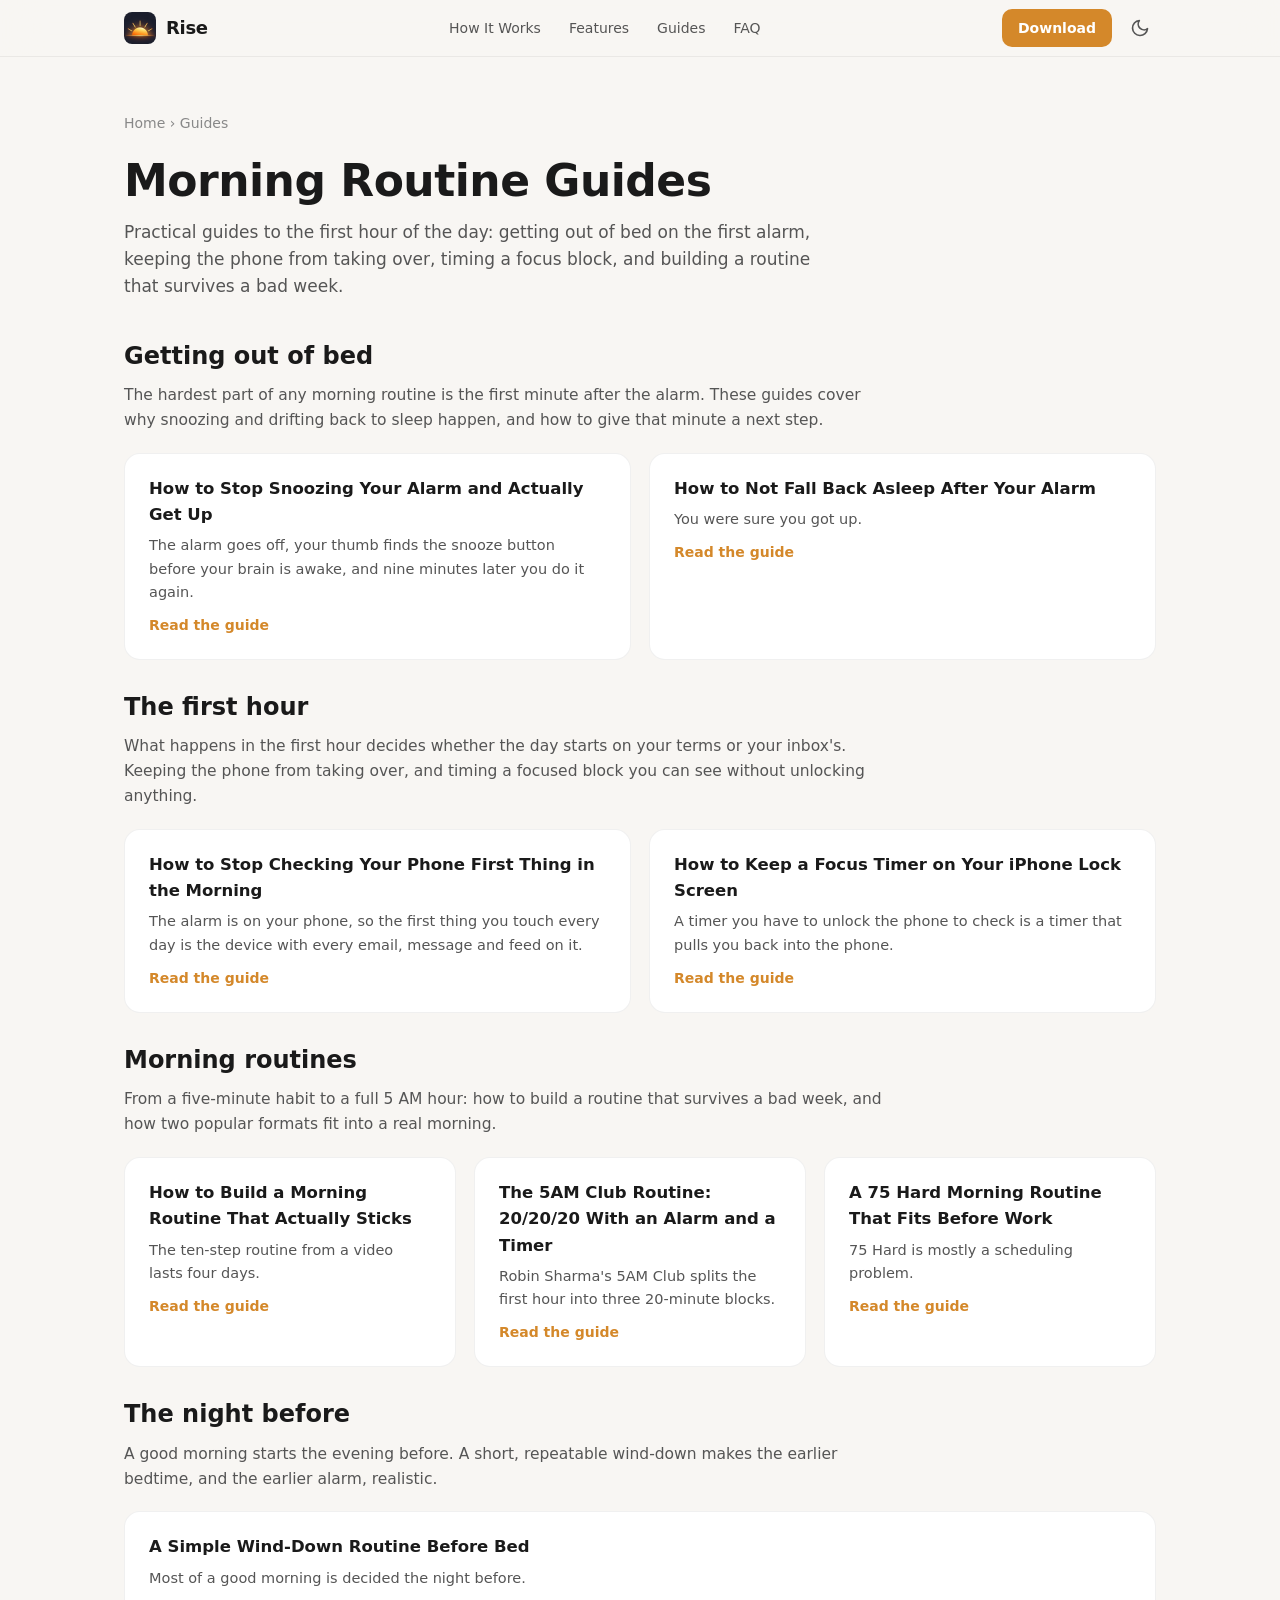
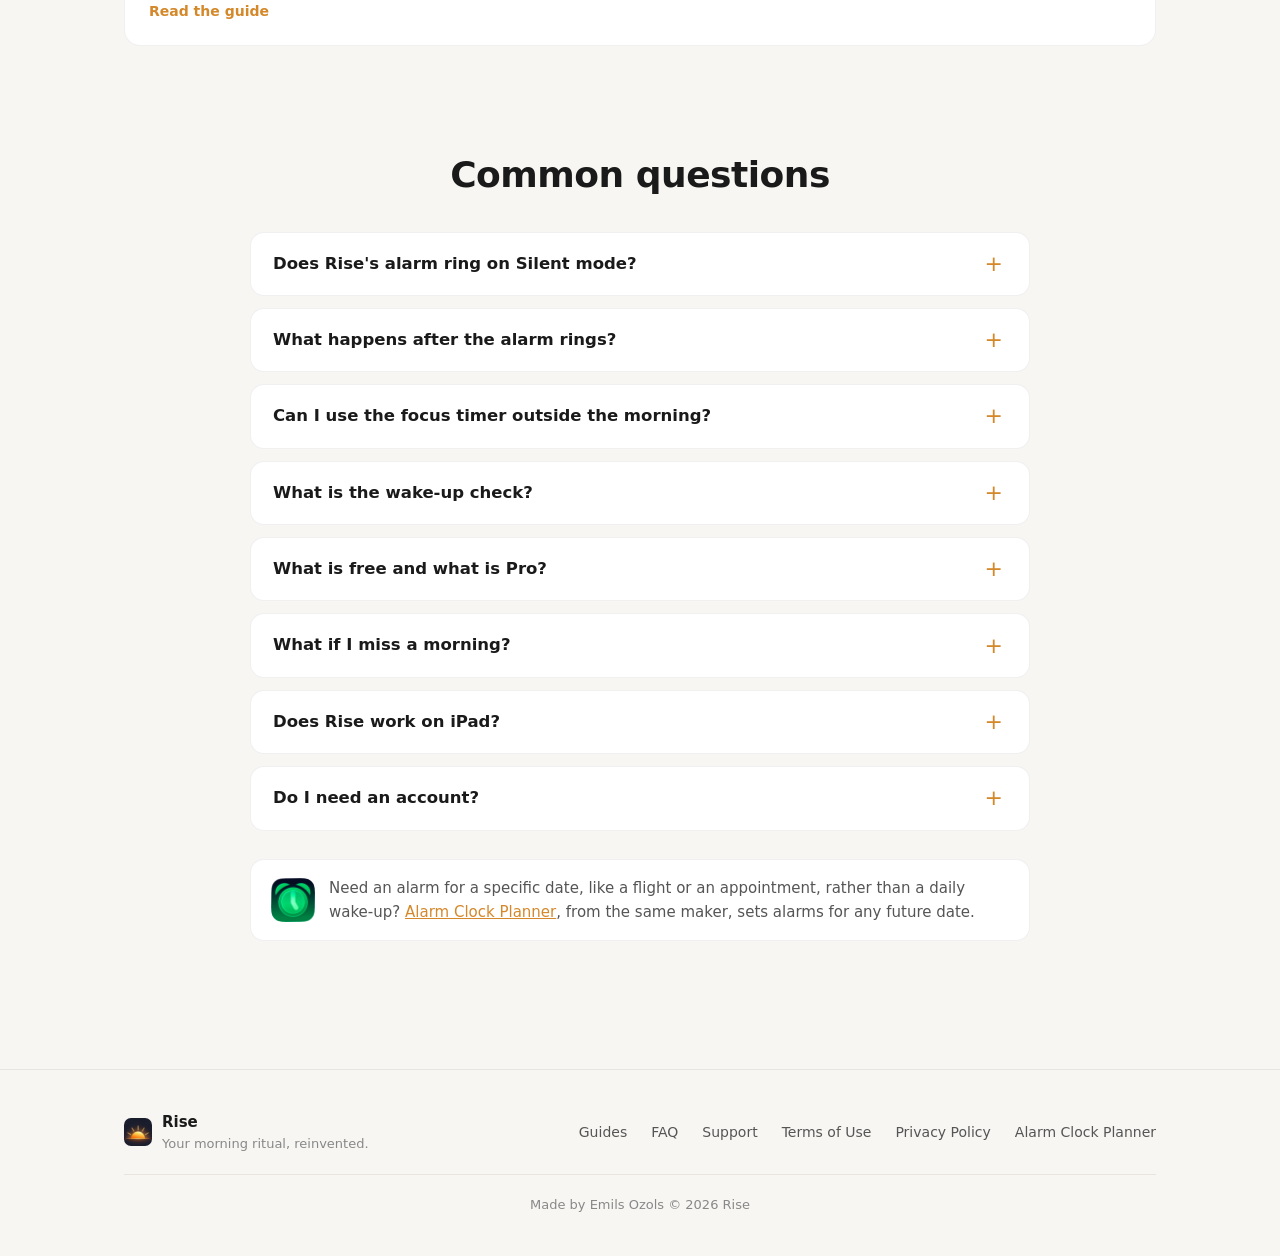
==== guides/index.html @ de72cc1a "Guides, FAQ, support page and a refreshed homepage for SEO - 8 guides + clustered hub (_gen/gen_site" ====
<!DOCTYPE html>
<html lang="en">
<head>
<meta charset="utf-8">
<meta name="viewport" content="width=device-width, initial-scale=1">
<title>Morning Routine Guides: Wake Up, Focus, Build the Habit | Rise</title>
<meta name="description" content="Guides to getting up on the first alarm, keeping your phone from taking over the morning, focus timers on the Lock Screen, and routines like the 5AM Club and 75 Hard.">
<link rel="canonical" href="https://risemorning.app/guides/">
<meta name="apple-itunes-app" content="app-id=6760960639">
<meta name="theme-color" content="#D4882A">
<link rel="icon" href="/favicon.ico" sizes="any">
<link rel="apple-touch-icon" href="/assets/appicon.png">
<link rel="stylesheet" href="/styles.css">
<meta property="og:type" content="website">
<meta property="og:site_name" content="Rise">
<meta property="og:title" content="Morning Routine Guides: Wake Up, Focus, Build the Habit | Rise">
<meta property="og:description" content="Guides to getting up on the first alarm, keeping your phone from taking over the morning, focus timers on the Lock Screen, and routines like the 5AM Club and 75 Hard.">
<meta property="og:url" content="https://risemorning.app/guides/">
<meta property="og:image" content="https://risemorning.app/assets/ogshare.png">
<meta property="og:image:width" content="1200">
<meta property="og:image:height" content="630">
<meta name="twitter:card" content="summary_large_image">
<meta name="twitter:title" content="Morning Routine Guides: Wake Up, Focus, Build the Habit | Rise">
<meta name="twitter:description" content="Guides to getting up on the first alarm, keeping your phone from taking over the morning, focus timers on the Lock Screen, and routines like the 5AM Club and 75 Hard.">
<meta name="twitter:image" content="https://risemorning.app/assets/ogshare.png">
<link rel="preconnect" href="https://eu.i.posthog.com">
<script>
    !function(t,e){var o,n,p,r;e.__SV||(window.posthog=e,e._i=[],e.init=function(i,s,a){function g(t,e){var o=e.split(".");2==o.length&&(t=t[o[0]],e=o[1]),t[e]=function(){t.push([e].concat(Array.prototype.slice.call(arguments,0)))}}(p=t.createElement("script")).type="text/javascript",p.async=!0,p.src=s.api_host+"/static/array.js",(r=t.getElementsByTagName("script")[0]).parentNode.insertBefore(p,r);var u=e;for(void 0!==a?u=e[a]=[]:a="posthog",u.people=u.people||[],u.toString=function(t){var e="posthog";return"posthog"!==a&&(e+="."+a),t||(e+=" (stub)"),e},u.people.toString=function(){return u.toString(1)+".people (stub)"},o="init capture register register_once register_for_session unregister opt_in_capturing opt_out_capturing has_opted_in_capturing has_opted_out_capturing clear_opt_in_out_capturing startSessionRecording stopSessionRecording isSessionRecordingStarted".split(" "),n=0;n<o.length;n++)g(u,o[n]);e._i.push([i,s,a])},e.__SV=1)}(document,window.posthog||[]);
    if (!/^(localhost|127\.0\.0\.1|\[::1\])$/.test(location.hostname) && location.hostname !== '') {
        posthog.init('phc_ztIjBWZp495eGWUZSUprsXSLzyElBWMcf2xc65kKfE5', {
            api_host: 'https://eu.i.posthog.com',
            person_profiles: 'anonymous',
            persistence: 'memory'
        });
        posthog.register({ app_name: 'rise_web' });
    }
</script>
<script>
    (function() {
        var theme = null;
        try { theme = localStorage.getItem('theme'); } catch (e) {}
        if (!theme) theme = window.matchMedia('(prefers-color-scheme: dark)').matches ? 'dark' : 'light';
        document.documentElement.setAttribute('data-theme', theme);
    })();
</script>
<script type="application/ld+json">
{
  "@context": "https://schema.org",
  "@type": "CollectionPage",
  "name": "Morning Routine Guides",
  "description": "Guides to waking up, the first hour of the day, focus timers and morning routines.",
  "url": "https://risemorning.app/guides/"
}
</script>
</head>
<body>

<nav>
    <div class="nav-inner">
        <a href="/" class="nav-brand">
            <img src="/assets/appicon.png" alt="Rise app icon">
            <span>Rise</span>
        </a>
        <div class="nav-links">
            <a href="/#how-it-works">How It Works</a>
            <a href="/#features">Features</a>
            <a href="/guides/">Guides</a>
            <a href="/#faq">FAQ</a>
        </div>
        <div class="nav-right">
            <a href="https://apps.apple.com/app/apple-store/id6760960639?pt=2187944&amp;ct=Website_Guide&amp;mt=8" class="nav-download" data-ph="appstore_click">Download</a>
            <button class="theme-toggle" id="theme-toggle" aria-label="Toggle theme">
                <svg class="moon-icon" viewBox="0 0 24 24" fill="none" stroke="currentColor" stroke-width="2" stroke-linecap="round" stroke-linejoin="round"><path d="M21 12.79A9 9 0 1 1 11.21 3 7 7 0 0 0 21 12.79z"/></svg>
                <svg class="sun-icon" viewBox="0 0 24 24" fill="none" stroke="currentColor" stroke-width="2" stroke-linecap="round" stroke-linejoin="round"><circle cx="12" cy="12" r="5"/><line x1="12" y1="1" x2="12" y2="3"/><line x1="12" y1="21" x2="12" y2="23"/><line x1="4.22" y1="4.22" x2="5.64" y2="5.64"/><line x1="18.36" y1="18.36" x2="19.78" y2="19.78"/><line x1="1" y1="12" x2="3" y2="12"/><line x1="21" y1="12" x2="23" y2="12"/><line x1="4.22" y1="19.78" x2="5.64" y2="18.36"/><line x1="18.36" y1="5.64" x2="19.78" y2="4.22"/></svg>
            </button>
        </div>
    </div>
</nav>

<main class="page-main">
<div class="container hub-head">
    <div class="breadcrumb" role="navigation" aria-label="Breadcrumb"><a href="/">Home</a> › Guides</div>
    <h1>Morning Routine Guides</h1>
    <p>Practical guides to the first hour of the day: getting out of bed on the first alarm, keeping the phone
    from taking over, timing a focus block, and building a routine that survives a bad week.</p>
  </div>
<div class="container guide-cluster">
    <h2>Getting out of bed</h2>
    <p class="cluster-intro">The hardest part of any morning routine is the first minute after the alarm. These guides cover why snoozing and drifting back to sleep happen, and how to give that minute a next step.</p>
    <div class="guide-grid">
      <a class="guide-card" href="/guides/how-to-stop-snoozing-your-alarm/">
        <h3>How to Stop Snoozing Your Alarm and Actually Get Up</h3>
        <p>The alarm goes off, your thumb finds the snooze button before your brain is awake, and nine minutes later you do it again.</p>
        <span class="more">Read the guide</span>
      </a>
      <a class="guide-card" href="/guides/how-to-not-fall-back-asleep-after-alarm/">
        <h3>How to Not Fall Back Asleep After Your Alarm</h3>
        <p>You were sure you got up.</p>
        <span class="more">Read the guide</span>
      </a>
    </div>
  </div>
<div class="container guide-cluster">
    <h2>The first hour</h2>
    <p class="cluster-intro">What happens in the first hour decides whether the day starts on your terms or your inbox's. Keeping the phone from taking over, and timing a focused block you can see without unlocking anything.</p>
    <div class="guide-grid">
      <a class="guide-card" href="/guides/stop-checking-phone-in-the-morning/">
        <h3>How to Stop Checking Your Phone First Thing in the Morning</h3>
        <p>The alarm is on your phone, so the first thing you touch every day is the device with every email, message and feed on it.</p>
        <span class="more">Read the guide</span>
      </a>
      <a class="guide-card" href="/guides/focus-timer-lock-screen-iphone/">
        <h3>How to Keep a Focus Timer on Your iPhone Lock Screen</h3>
        <p>A timer you have to unlock the phone to check is a timer that pulls you back into the phone.</p>
        <span class="more">Read the guide</span>
      </a>
    </div>
  </div>
<div class="container guide-cluster">
    <h2>Morning routines</h2>
    <p class="cluster-intro">From a five-minute habit to a full 5 AM hour: how to build a routine that survives a bad week, and how two popular formats fit into a real morning.</p>
    <div class="guide-grid">
      <a class="guide-card" href="/guides/build-a-morning-routine-that-sticks/">
        <h3>How to Build a Morning Routine That Actually Sticks</h3>
        <p>The ten-step routine from a video lasts four days.</p>
        <span class="more">Read the guide</span>
      </a>
      <a class="guide-card" href="/guides/5am-club-routine/">
        <h3>The 5AM Club Routine: 20/20/20 With an Alarm and a Timer</h3>
        <p>Robin Sharma's 5AM Club splits the first hour into three 20-minute blocks.</p>
        <span class="more">Read the guide</span>
      </a>
      <a class="guide-card" href="/guides/75-hard-morning-routine/">
        <h3>A 75 Hard Morning Routine That Fits Before Work</h3>
        <p>75 Hard is mostly a scheduling problem.</p>
        <span class="more">Read the guide</span>
      </a>
    </div>
  </div>
<div class="container guide-cluster">
    <h2>The night before</h2>
    <p class="cluster-intro">A good morning starts the evening before. A short, repeatable wind-down makes the earlier bedtime, and the earlier alarm, realistic.</p>
    <div class="guide-grid">
      <a class="guide-card" href="/guides/wind-down-routine-before-bed/">
        <h3>A Simple Wind-Down Routine Before Bed</h3>
        <p>Most of a good morning is decided the night before.</p>
        <span class="more">Read the guide</span>
      </a>
    </div>
  </div>
  <section class="section">
    <div class="container">
      <h2 class="section-title" style="text-align:center;margin-bottom:28px">Common questions</h2>
      <div class="faq-list">
      <details>
        <summary>Does Rise's alarm ring on Silent mode?</summary>
        <p>Yes. Rise uses Apple's AlarmKit, the same system alarms the Clock app uses, so your alarm rings through the Silent switch, Do Not Disturb and Focus modes. It needs iOS 26.2 or later. <a href="/guides/how-to-not-fall-back-asleep-after-alarm/">Read the guide</a></p>
      </details>
      <details>
        <summary>What happens after the alarm rings?</summary>
        <p>Stopping the alarm opens Rise's wake-up screen with a focus timer. Pick a length and start a session: read, journal, stretch, or just sit with a coffee. Finishing it adds a day to your streak. <a href="/guides/how-to-stop-snoozing-your-alarm/">Read the guide</a></p>
      </details>
      <details>
        <summary>Can I use the focus timer outside the morning?</summary>
        <p>Yes. Focus now on the Home screen starts a session at any hour of the day. <a href="/guides/focus-timer-lock-screen-iphone/">Read the guide</a></p>
      </details>
      <details>
        <summary>What is the wake-up check?</summary>
        <p>A second alarm, 5, 10 or 20 minutes after your wake-up alarm, that rings only if you have not started your morning session. Starting the session cancels it for the day. It is part of Rise Pro. <a href="/guides/how-to-not-fall-back-asleep-after-alarm/">Read the guide</a></p>
      </details>
      <details>
        <summary>What is free and what is Pro?</summary>
        <p>Free: the alarm, focus sessions of 5, 10 or 15 minutes, Wind Down up to 10 minutes, your streak, the Beginner title, Live Activities and iCloud backup. Pro adds sessions up to 120 minutes, the wake-up check, streak history and freezes, reflections, all titles, Apple Health and longer Wind Down. Pro is a yearly plan with a 7-day free trial, or a one-time Lifetime purchase.</p>
      </details>
      <details>
        <summary>What if I miss a morning?</summary>
        <p>Your streak resets, unless you have Pro, which gives you one streak freeze per week to cover a missed day. <a href="/guides/build-a-morning-routine-that-sticks/">Read the guide</a></p>
      </details>
      <details>
        <summary>Does Rise work on iPad?</summary>
        <p>Yes, Rise runs on iPhone and iPad with iOS 26.2 or later.</p>
      </details>
      <details>
        <summary>Do I need an account?</summary>
        <p>No. There is no sign-up. Your routine data stays on your device, with an optional backup to your own iCloud.</p>
      </details>
      </div>
      <div class="container" style="max-width:780px;padding:0">
<div class="cross-sell">
  <img src="/assets/alarmplanner-icon.png" alt="" width="44" height="44">
  <p>Need an alarm for a specific date, like a flight or an appointment, rather than a daily wake-up? <a href="https://alarmclockplanner.com/" data-ph="crosssell_alarmplanner">Alarm Clock Planner</a>, from the same maker, sets alarms for any future date.</p>
</div>
      </div>
    </div>
  </section>
</main>

<footer>
    <div class="container">
        <div class="footer-inner">
            <div class="footer-brand">
                <img src="/assets/appicon.png" alt="Rise">
                <div class="footer-brand-text">
                    <h4>Rise</h4>
                    <p>Your morning ritual, reinvented.</p>
                </div>
            </div>
            <div class="footer-links">
                <a href="/guides/">Guides</a>
                <a href="/#faq">FAQ</a>
                <a href="/support/">Support</a>
                <a href="/terms.html">Terms of Use</a>
                <a href="/privacy.html">Privacy Policy</a>
                <a href="https://alarmclockplanner.com/" data-ph="crosssell_alarmplanner">Alarm Clock Planner</a>
            </div>
        </div>
        <p class="footer-copy">Made by Emils Ozols &copy; 2026 Rise</p>
    </div>
</footer>
<script>
    document.getElementById('theme-toggle').addEventListener('click', function() {
        var next = document.documentElement.getAttribute('data-theme') === 'dark' ? 'light' : 'dark';
        document.documentElement.setAttribute('data-theme', next);
        try { localStorage.setItem('theme', next); } catch (e) {}
    });
    document.addEventListener('click', function (e) {
        var el = e.target.closest('[data-ph]');
        if (el && window.posthog) posthog.capture(el.getAttribute('data-ph'), { page: location.pathname });
    });
</script>
</body>
</html>
---- styles.css ----
:root {
    --accent: #D4882A;
    --accent-hover: #c07a22;
    --accent-soft: #FFF3E0;
    --accent-glow: rgba(212, 136, 42, 0.15);
    --success: #4CAF7D;
    --text-primary: #1a1a1a;
    --text-secondary: #555;
    --text-tertiary: #888;
    --bg: #F8F6F3;
    --bg-alt: #F0EDE8;
    --card-bg: #fff;
    --card-border: rgba(0,0,0,0.06);
    --nav-bg: rgba(248, 246, 243, 0.85);
    --footer-border: #e8e4df;
    --table-header: #FFF8F0;
    --table-border: #e8e4df;
    --gradient-warm: linear-gradient(135deg, #FFF3E0 0%, #F8F6F3 50%, #FFF8F0 100%);
    --gradient-hero: linear-gradient(180deg, #FFF3E0 0%, #F8F6F3 100%);
    --gradient-cta: linear-gradient(135deg, #1a1a2e 0%, #2d2d44 50%, #1a1a2e 100%);
}

[data-theme="dark"] {
    --accent: #E8A44A;
    --accent-hover: #d4963e;
    --accent-soft: #2a2218;
    --accent-glow: rgba(232, 164, 74, 0.12);
    --success: #4CAF7D;
    --text-primary: #f0f0f0;
    --text-secondary: #a1a1a6;
    --text-tertiary: #8e8e93;
    --bg: #1A1A1E;
    --bg-alt: #161618;
    --card-bg: #2c2c2e;
    --card-border: rgba(255,255,255,0.08);
    --nav-bg: rgba(26, 26, 30, 0.85);
    --footer-border: #2c2c2e;
    --table-header: #2a2218;
    --table-border: #3a3a3c;
    --gradient-warm: linear-gradient(135deg, #2a2218 0%, #1A1A1E 50%, #2a2218 100%);
    --gradient-hero: linear-gradient(180deg, #2a2218 0%, #1A1A1E 100%);
    --gradient-cta: linear-gradient(135deg, #2a2218 0%, #1a1a1e 50%, #2a2218 100%);
}

* { margin: 0; padding: 0; box-sizing: border-box; }

html { scroll-behavior: smooth; }

body {
    font-family: -apple-system, BlinkMacSystemFont, 'SF Pro Display', 'SF Pro Text', 'Helvetica Neue', system-ui, sans-serif;
    background: var(--bg);
    color: var(--text-primary);
    font-size: 15px;
    line-height: 1.6;
    -webkit-font-smoothing: antialiased;
}

.container {
    max-width: 1080px;
    margin: 0 auto;
    padding: 0 24px;
}

/* ---- NAV ---- */
nav {
    position: fixed;
    top: 0;
    left: 0;
    right: 0;
    z-index: 100;
    background: var(--nav-bg);
    backdrop-filter: blur(20px);
    -webkit-backdrop-filter: blur(20px);
    border-bottom: 1px solid var(--card-border);
}

.nav-inner {
    max-width: 1080px;
    margin: 0 auto;
    padding: 0 24px;
    height: 56px;
    display: flex;
    align-items: center;
    justify-content: space-between;
}

.nav-brand {
    display: flex;
    align-items: center;
    gap: 10px;
    text-decoration: none;
    color: var(--text-primary);
}

.nav-brand img {
    width: 32px;
    height: 32px;
    border-radius: 8px;
}

.nav-brand span {
    font-size: 18px;
    font-weight: 600;
    letter-spacing: -0.3px;
}

.nav-links {
    display: flex;
    align-items: center;
    gap: 28px;
}

.nav-links a {
    text-decoration: none;
    color: var(--text-secondary);
    font-size: 14px;
    font-weight: 500;
    transition: color 0.2s;
}

.nav-links a:hover { color: var(--text-primary); }

.nav-right {
    display: flex;
    align-items: center;
    gap: 12px;
}

.nav-download {
    display: inline-flex;
    align-items: center;
    gap: 6px;
    background: var(--accent);
    color: #fff;
    text-decoration: none;
    padding: 8px 16px;
    border-radius: 10px;
    font-size: 14px;
    font-weight: 600;
    transition: background 0.2s;
}

.nav-download:hover { background: var(--accent-hover); }

.theme-toggle {
    background: none;
    border: none;
    cursor: pointer;
    color: var(--text-secondary);
    padding: 6px;
    border-radius: 8px;
    display: flex;
    align-items: center;
    transition: color 0.2s;
}

.theme-toggle:hover { color: var(--text-primary); }

.theme-toggle svg { width: 20px; height: 20px; }

.sun-icon { display: none; }
.moon-icon { display: block; }
[data-theme="dark"] .sun-icon { display: block; }
[data-theme="dark"] .moon-icon { display: none; }

/* ---- HERO ---- */
.hero {
    padding: 140px 0 80px;
    background: var(--gradient-hero);
}

.hero-inner {
    display: flex;
    align-items: center;
    justify-content: space-between;
    gap: 60px;
}

.hero-content {
    max-width: 500px;
}

.hero-label {
    font-size: 13px;
    font-weight: 600;
    text-transform: uppercase;
    letter-spacing: 0.08em;
    color: var(--accent);
    margin-bottom: 16px;
}

.hero-title {
    font-size: 52px;
    font-weight: 700;
    letter-spacing: -1.5px;
    line-height: 1.08;
    margin-bottom: 20px;
}

.hero-title .highlight {
    background: linear-gradient(135deg, var(--accent), #E8A44A);
    -webkit-background-clip: text;
    -webkit-text-fill-color: transparent;
    background-clip: text;
}

.hero-subtitle {
    font-size: 18px;
    color: var(--text-secondary);
    line-height: 1.6;
    margin-bottom: 12px;
}

.hero-pricing {
    font-size: 14px;
    color: var(--text-tertiary);
    margin-bottom: 32px;
}

.hero-pricing strong {
    color: var(--text-primary);
}

.hero-buttons {
    display: flex;
    align-items: center;
    gap: 16px;
    flex-wrap: wrap;
}

.app-store-badge img {
    height: 52px;
}

.coming-soon {
    display: inline-flex;
    align-items: center;
    gap: 8px;
    background: var(--card-bg);
    border: 1px solid var(--card-border);
    color: var(--text-secondary);
    padding: 12px 24px;
    border-radius: 12px;
    font-size: 15px;
    font-weight: 600;
    cursor: default;
}

.coming-soon svg {
    width: 20px;
    height: 20px;
}

.hero-image {
    flex-shrink: 0;
}

.hero-phone {
    width: 280px;
}

/* ---- SCREENSHOT STRIP ---- */
.screenshots-section {
    padding: 80px 0;
    overflow: hidden;
}

.screenshots-strip {
    display: flex;
    justify-content: center;
    gap: 24px;
    padding: 0 24px;
}

.screenshots-strip img {
    width: auto;
    height: 420px;
    border-radius: 24px;
    object-fit: contain;
    transition: transform 0.3s;
}

.screenshots-strip img:hover {
    transform: translateY(-4px);
}

/* ---- SECTIONS COMMON ---- */
.section { padding: 100px 0; }
.section-alt { background: var(--bg-alt); }

.section-label {
    font-size: 13px;
    font-weight: 600;
    text-transform: uppercase;
    letter-spacing: 0.08em;
    color: var(--accent);
    margin-bottom: 12px;
}

.section-title {
    font-size: 36px;
    font-weight: 700;
    letter-spacing: -0.5px;
    margin-bottom: 12px;
}

.section-subtitle {
    font-size: 18px;
    color: var(--text-secondary);
    max-width: 560px;
}

.section-header {
    text-align: center;
    margin-bottom: 60px;
}

.section-header .section-subtitle {
    margin: 0 auto;
}

/* ---- HOW IT WORKS ---- */
.steps-grid {
    display: grid;
    grid-template-columns: repeat(4, 1fr);
    gap: 24px;
}

.step-card {
    background: var(--card-bg);
    border: 1px solid var(--card-border);
    border-radius: 16px;
    padding: 32px 24px;
    text-align: center;
    transition: transform 0.2s, box-shadow 0.2s;
}

.step-card:hover {
    transform: translateY(-2px);
    box-shadow: 0 8px 24px rgba(0,0,0,0.06);
}

.step-number {
    display: inline-flex;
    align-items: center;
    justify-content: center;
    width: 40px;
    height: 40px;
    border-radius: 12px;
    background: var(--accent-soft);
    color: var(--accent);
    font-size: 16px;
    font-weight: 700;
    margin-bottom: 20px;
}

.step-icon {
    font-size: 32px;
    margin-bottom: 16px;
}

.step-card h3 {
    font-size: 17px;
    font-weight: 600;
    margin-bottom: 8px;
}

.step-card p {
    font-size: 14px;
    color: var(--text-secondary);
    line-height: 1.5;
}

/* ---- FEATURES ---- */
.features-grid {
    display: grid;
    grid-template-columns: repeat(3, 1fr);
    gap: 20px;
}

.feature-card {
    background: var(--card-bg);
    border: 1px solid var(--card-border);
    border-radius: 16px;
    padding: 28px 24px;
    transition: transform 0.2s, box-shadow 0.2s;
}

.feature-card:hover {
    transform: translateY(-2px);
    box-shadow: 0 8px 24px rgba(0,0,0,0.06);
}

.feature-icon {
    width: 44px;
    height: 44px;
    border-radius: 12px;
    background: var(--accent-soft);
    display: flex;
    align-items: center;
    justify-content: center;
    margin-bottom: 16px;
}

.feature-icon svg {
    width: 22px;
    height: 22px;
    color: var(--accent);
}

.feature-card h3 {
    font-size: 16px;
    font-weight: 600;
    margin-bottom: 6px;
}

.feature-badge {
    display: inline-block;
    font-size: 11px;
    font-weight: 600;
    text-transform: uppercase;
    letter-spacing: 0.04em;
    background: var(--accent);
    color: #fff;
    padding: 2px 8px;
    border-radius: 6px;
    margin-left: 6px;
    vertical-align: middle;
}

.feature-card p {
    font-size: 14px;
    color: var(--text-secondary);
    line-height: 1.5;
}

/* ---- PRICING ---- */
.pricing-wrapper {
    max-width: 640px;
    margin: 0 auto;
}

.pricing-cards {
    display: grid;
    grid-template-columns: 1fr 1fr;
    gap: 20px;
}

.pricing-card {
    background: var(--card-bg);
    border: 1px solid var(--card-border);
    border-radius: 20px;
    padding: 36px 28px;
    text-align: center;
    position: relative;
    transition: transform 0.2s, box-shadow 0.2s;
}

.pricing-card:hover {
    transform: translateY(-2px);
    box-shadow: 0 8px 24px rgba(0,0,0,0.06);
}

.pricing-card.featured {
    border-color: var(--accent);
    box-shadow: 0 0 0 1px var(--accent), 0 8px 32px var(--accent-glow);
}

.pricing-card.featured:hover {
    box-shadow: 0 0 0 1px var(--accent), 0 12px 40px var(--accent-glow);
}

.pricing-popular {
    position: absolute;
    top: -12px;
    left: 50%;
    transform: translateX(-50%);
    background: var(--accent);
    color: #fff;
    font-size: 12px;
    font-weight: 600;
    padding: 4px 14px;
    border-radius: 20px;
    text-transform: uppercase;
    letter-spacing: 0.04em;
}

.pricing-card h3 {
    font-size: 18px;
    font-weight: 600;
    margin-bottom: 8px;
}

.pricing-amount {
    font-size: 44px;
    font-weight: 700;
    letter-spacing: -1px;
    margin-bottom: 4px;
}

.pricing-period {
    font-size: 14px;
    color: var(--text-tertiary);
    margin-bottom: 24px;
}

.pricing-features {
    list-style: none;
    text-align: left;
    margin-bottom: 28px;
}

.pricing-features li {
    font-size: 14px;
    color: var(--text-secondary);
    padding: 8px 0;
    border-bottom: 1px solid var(--card-border);
    display: flex;
    align-items: center;
    gap: 10px;
}

.pricing-features li:last-child { border-bottom: none; }

.pricing-features .check {
    color: var(--success);
    font-weight: 600;
    flex-shrink: 0;
}

.pricing-features .dash {
    color: var(--text-tertiary);
    flex-shrink: 0;
}

.pricing-note {
    text-align: center;
    margin-top: 24px;
    font-size: 14px;
    color: var(--text-tertiary);
}

/* ---- CTA ---- */
.cta-section {
    padding: 100px 0;
    background: var(--gradient-cta);
    text-align: center;
}

.cta-section .section-title {
    color: #fff;
}

.cta-section .section-subtitle {
    color: rgba(255,255,255,0.7);
    margin: 0 auto 36px;
}

/* ---- FOOTER ---- */
footer {
    border-top: 1px solid var(--footer-border);
    padding: 40px 0;
}

.footer-inner {
    display: flex;
    justify-content: space-between;
    align-items: center;
    flex-wrap: wrap;
    gap: 20px;
}

.footer-brand {
    display: flex;
    align-items: center;
    gap: 10px;
}

.footer-brand img {
    width: 28px;
    height: 28px;
    border-radius: 7px;
}

.footer-brand-text h4 {
    font-size: 15px;
    font-weight: 600;
}

.footer-brand-text p {
    font-size: 13px;
    color: var(--text-tertiary);
}

.footer-links {
    display: flex;
    align-items: center;
    gap: 24px;
}

.footer-links a {
    font-size: 14px;
    color: var(--text-secondary);
    text-decoration: none;
    transition: color 0.2s;
}

.footer-links a:hover { color: var(--text-primary); }

.footer-copy {
    width: 100%;
    text-align: center;
    font-size: 13px;
    color: var(--text-tertiary);
    margin-top: 20px;
    padding-top: 20px;
    border-top: 1px solid var(--footer-border);
}

/* ---- ANIMATIONS ---- */
.fade-in {
    opacity: 0;
    transform: translateY(20px);
    transition: opacity 0.6s ease, transform 0.6s ease;
}

.fade-in.visible {
    opacity: 1;
    transform: translateY(0);
}

/* ---- RESPONSIVE ---- */
@media (max-width: 900px) {
    .hero-inner {
        flex-direction: column;
        text-align: center;
    }
    .hero-content { max-width: 100%; }
    .hero-title { font-size: 40px; }
    .hero-buttons { justify-content: center; }
    .hero-phone { width: 200px; border-radius: 28px; }
    .screenshots-strip img { height: 360px; border-radius: 20px; }
    .steps-grid { grid-template-columns: repeat(2, 1fr); }
}

@media (max-width: 700px) {
    .nav-links { display: none; }
    .hero { padding: 120px 0 60px; }
    .hero-title { font-size: 34px; }
    .hero-subtitle { font-size: 16px; }
    .section { padding: 72px 0; }
    .section-title { font-size: 28px; }
    .features-grid { grid-template-columns: repeat(2, 1fr); }
    .steps-grid { grid-template-columns: 1fr 1fr; }
    .screenshots-strip { gap: 16px; }
    .screenshots-strip img { height: 300px; border-radius: 18px; }
}

@media (max-width: 600px) {
    .features-grid { grid-template-columns: 1fr; }
    .pricing-cards { grid-template-columns: 1fr; }
    .steps-grid { grid-template-columns: 1fr; }
    .screenshots-strip img { height: 260px; border-radius: 16px; }
}

@media (max-width: 480px) {
    .hero-title { font-size: 30px; }
    .hero-phone { width: 160px; border-radius: 24px; }
    .section-title { font-size: 24px; }
    .pricing-amount { font-size: 36px; }
    .screenshots-strip { gap: 12px; }
    .screenshots-strip img { height: 220px; border-radius: 14px; }
}

/* Schema.org */
script[type="application/ld+json"] { display: none; }

/* ---- GUIDES, FAQ, SUPPORT (generated pages, _gen/gen_site.py) ---- */
a { color: var(--accent); }
.page-main { padding-top: 64px; }
.article { max-width: 760px; margin: 0 auto; padding: 48px 24px 20px; font-size: 16.5px; }
.breadcrumb { font-size: 14px; color: var(--text-tertiary); margin-bottom: 22px; }
.breadcrumb a { color: var(--text-tertiary); text-decoration: none; }
.breadcrumb a:hover { color: var(--accent); }
.article h1 { font-size: clamp(28px, 4.5vw, 40px); line-height: 1.2; letter-spacing: -0.5px; margin-bottom: 14px; }
.article .lede { font-size: 18px; color: var(--text-secondary); margin-bottom: 28px; }
.article h2 { font-size: 24px; line-height: 1.3; margin: 40px 0 14px; }
.article h3 { font-size: 18px; margin: 26px 0 10px; }
.article p { margin-bottom: 16px; }
.article ul, .article ol { margin: 0 0 18px 24px; }
.article li { margin-bottom: 8px; }
.article li::marker { color: var(--accent); font-weight: 700; }
.quick-answer {
    background: var(--accent-glow); border: 1px solid var(--accent);
    border-radius: 14px; padding: 18px 22px; margin-bottom: 30px;
}
.quick-answer p { margin: 0; font-size: 16px; }
.article figure { margin: 28px auto; max-width: 300px; }
.article figure img { width: 100%; height: auto; border-radius: 28px; box-shadow: 0 18px 40px rgba(0,0,0,0.18); }
.article figcaption { font-size: 13.5px; color: var(--text-tertiary); text-align: center; margin-top: 12px; }
.note-box {
    background: var(--card-bg); border-left: 3px solid var(--accent); border-radius: 0 12px 12px 0;
    padding: 14px 18px; margin: 20px 0; font-size: 15px; color: var(--text-secondary);
}
.cross-sell {
    background: var(--card-bg); border: 1px solid var(--card-border); border-radius: 14px;
    padding: 16px 20px; margin: 28px 0; font-size: 15px; color: var(--text-secondary);
    display: flex; gap: 14px; align-items: center;
}
.cross-sell img { width: 44px; height: 44px; border-radius: 10px; flex: 0 0 auto; }
.cross-sell p { margin: 0; }
a.article-cta { display: block; color: inherit; text-decoration: none; }
.article-cta {
    background: var(--gradient-warm); border: 1px solid var(--accent); border-radius: 18px;
    padding: 28px; margin: 40px 0; text-align: center; transition: transform 0.18s ease;
}
.article-cta:hover { transform: translateY(-2px); }
.article-cta h2 { margin: 0 0 8px; font-size: 22px; }
.article-cta p { color: var(--text-secondary); margin-bottom: 18px; }
.article-cta .btn {
    display: inline-block; background: var(--accent); color: #fff; font-weight: 600;
    padding: 12px 26px; border-radius: 12px;
}
.related { border-top: 1px solid var(--footer-border); margin-top: 44px; padding-top: 28px; }
.related h2 { font-size: 20px; margin: 0 0 16px; }
.related ul { list-style: none; margin: 0; }
.related li { margin-bottom: 10px; }
.related li::marker { content: none; }
.hub-head { padding-top: 48px; padding-bottom: 8px; }
.hub-head h1 { font-size: clamp(30px, 5vw, 44px); letter-spacing: -0.5px; line-height: 1.15; margin-bottom: 12px; }
.hub-head p { color: var(--text-secondary); max-width: 720px; font-size: 17px; }
.guide-cluster { padding-top: 28px; }
.guide-cluster h2 { font-size: 24px; }
.cluster-intro { color: var(--text-secondary); max-width: 760px; margin: 8px 0 20px; font-size: 15.5px; }
.guide-grid { display: grid; grid-template-columns: repeat(auto-fit, minmax(280px, 1fr)); gap: 18px; }
.guide-card {
    display: block; background: var(--card-bg); border: 1px solid var(--card-border);
    border-radius: 16px; padding: 22px 24px; color: var(--text-primary); text-decoration: none;
    transition: border-color 0.15s ease, transform 0.15s ease;
}
.guide-card:hover { border-color: var(--accent); transform: translateY(-2px); }
.guide-card h3 { font-size: 16.5px; margin-bottom: 6px; }
.guide-card p { color: var(--text-secondary); font-size: 14.5px; }
.guide-card .more { display: inline-block; margin-top: 10px; color: var(--accent); font-size: 14px; font-weight: 600; }
.faq-list { max-width: 780px; margin: 0 auto; }
.faq-list details {
    background: var(--card-bg); border: 1px solid var(--card-border); border-radius: 14px;
    padding: 4px 22px; margin-bottom: 12px;
}
.faq-list summary {
    cursor: pointer; font-weight: 600; font-size: 16.5px; padding: 14px 34px 14px 0;
    list-style: none; position: relative;
}
.faq-list summary::-webkit-details-marker { display: none; }
.faq-list summary::after {
    content: "+"; position: absolute; right: 4px; top: 50%; transform: translateY(-50%);
    color: var(--accent); font-size: 22px; font-weight: 400;
}
.faq-list details[open] summary::after { content: "\2212"; }
.faq-list details p { color: var(--text-secondary); padding-bottom: 18px; font-size: 15.5px; }
.footer-links { flex-wrap: wrap; }
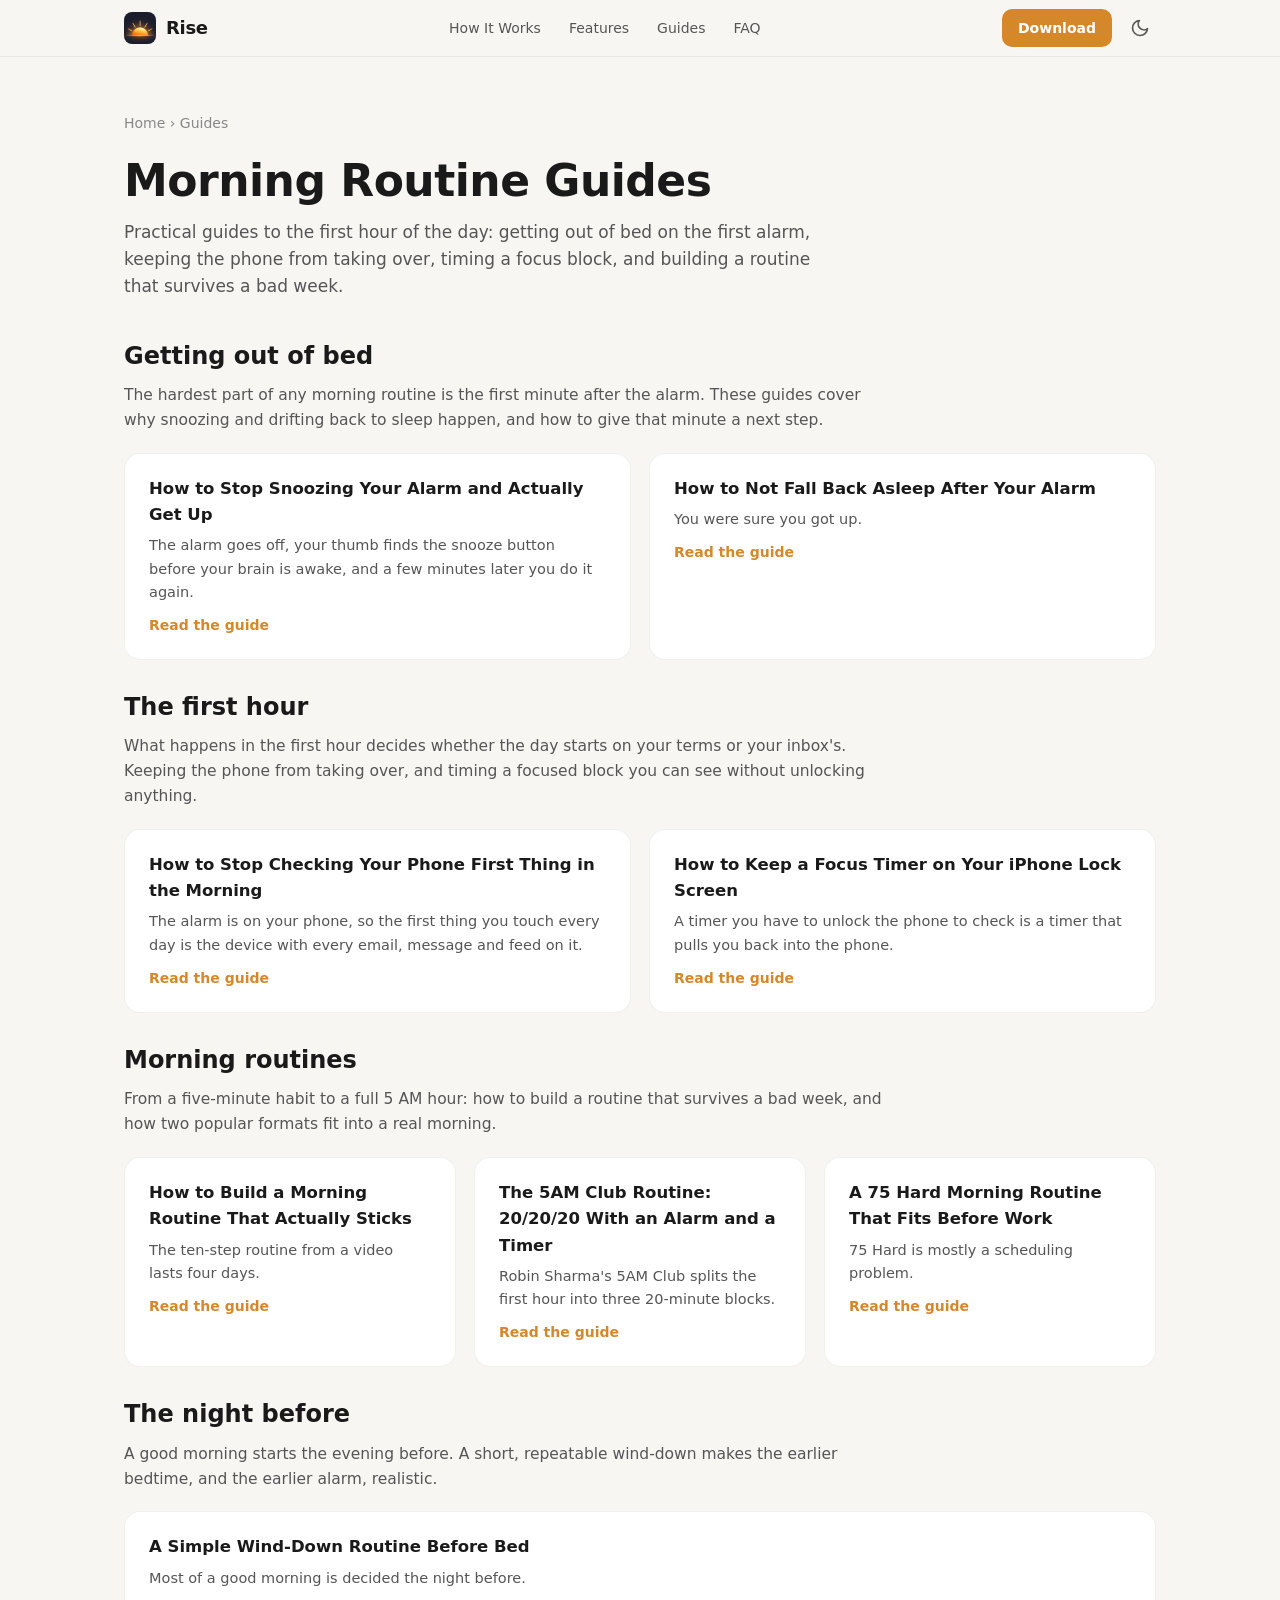
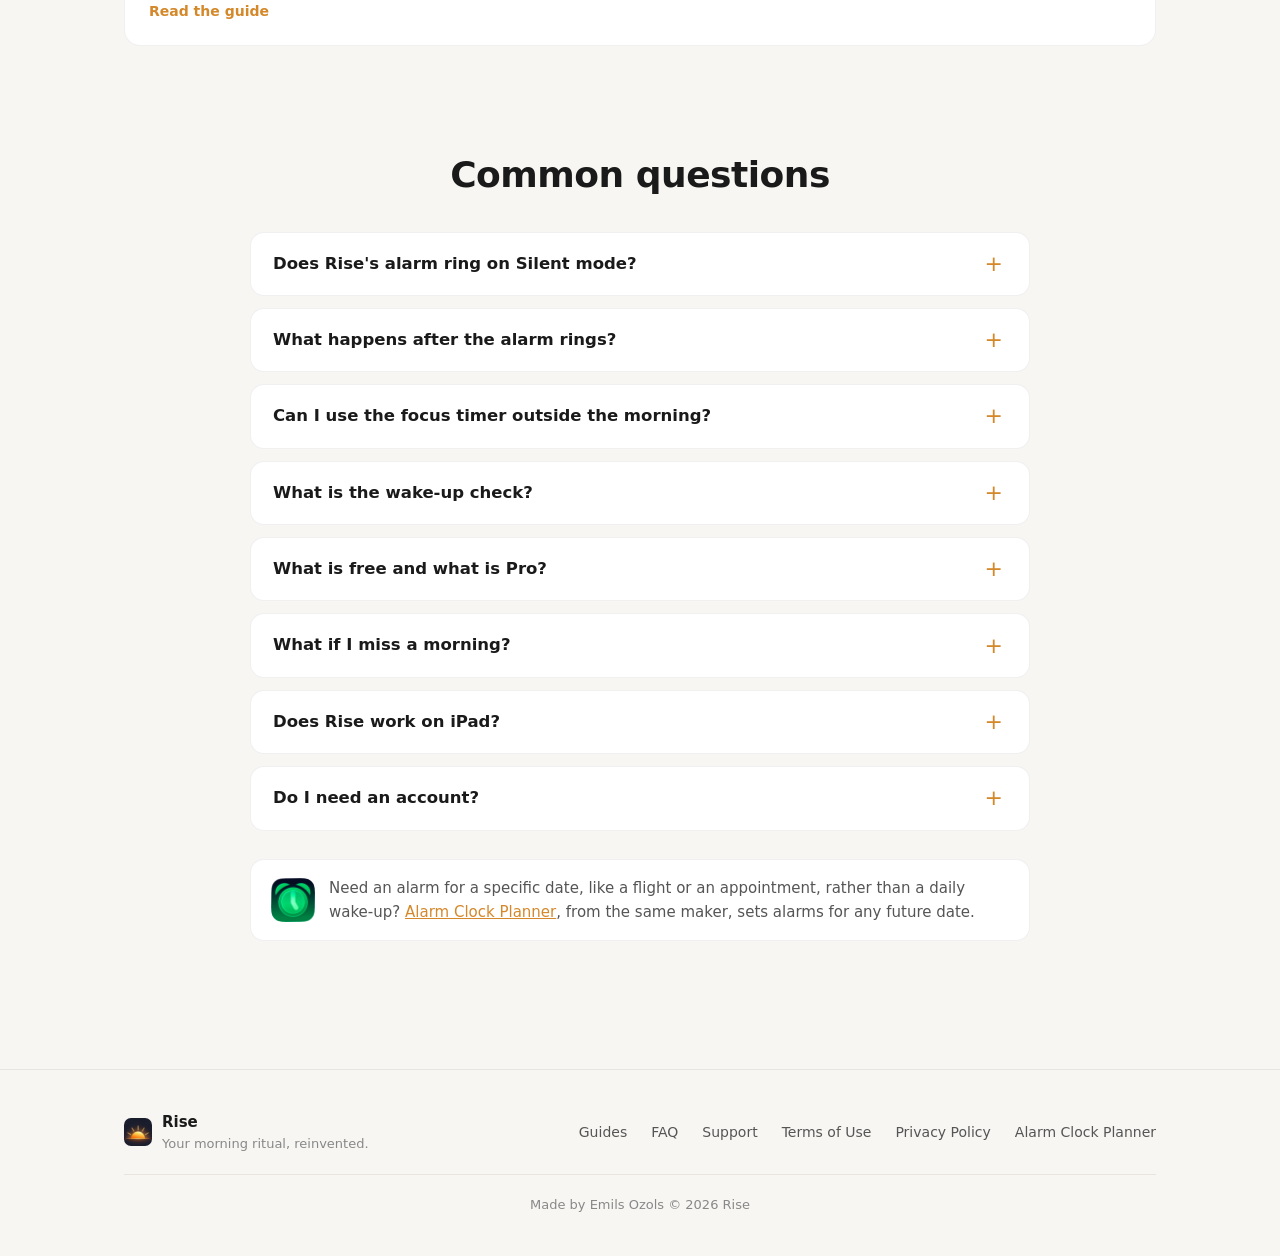
==== commit 68e7ce6e: "Truth pass: every claim checked against Rise 1.33 code and iOS 26/27 - Rise's alarm has no snooze bu" ====
--- a/guides/index.html
+++ b/guides/index.html
@@ -90,7 +90,7 @@
     <div class="guide-grid">
       <a class="guide-card" href="/guides/how-to-stop-snoozing-your-alarm/">
         <h3>How to Stop Snoozing Your Alarm and Actually Get Up</h3>
-        <p>The alarm goes off, your thumb finds the snooze button before your brain is awake, and nine minutes later you do it again.</p>
+        <p>The alarm goes off, your thumb finds the snooze button before your brain is awake, and a few minutes later you do it again.</p>
         <span class="more">Read the guide</span>
       </a>
       <a class="guide-card" href="/guides/how-to-not-fall-back-asleep-after-alarm/">
@@ -154,15 +154,15 @@
       <div class="faq-list">
       <details>
         <summary>Does Rise's alarm ring on Silent mode?</summary>
-        <p>Yes. Rise uses Apple's AlarmKit, the same system alarms the Clock app uses, so your alarm rings through the Silent switch, Do Not Disturb and Focus modes. It needs iOS 26.2 or later. <a href="/guides/how-to-not-fall-back-asleep-after-alarm/">Read the guide</a></p>
+        <p>Yes. Rise uses Apple's AlarmKit, the framework for real system alarms, so your alarm rings in Silent mode and through Do Not Disturb and Focus. It needs iOS 26.2 or later. <a href="/guides/how-to-not-fall-back-asleep-after-alarm/">Read the guide</a></p>
       </details>
       <details>
         <summary>What happens after the alarm rings?</summary>
-        <p>Stopping the alarm opens Rise's wake-up screen with a focus timer. Pick a length and start a session: read, journal, stretch, or just sit with a coffee. Finishing it adds a day to your streak. <a href="/guides/how-to-stop-snoozing-your-alarm/">Read the guide</a></p>
+        <p>The alarm has one button, Stop, and stopping it opens Rise's wake-up screen with a focus timer. Pick a length and start a session: read, journal, stretch, or just sit with a coffee. Finishing it adds a day to your streak. <a href="/guides/how-to-stop-snoozing-your-alarm/">Read the guide</a></p>
       </details>
       <details>
         <summary>Can I use the focus timer outside the morning?</summary>
-        <p>Yes. Focus now on the Home screen starts a session at any hour of the day. <a href="/guides/focus-timer-lock-screen-iphone/">Read the guide</a></p>
+        <p>Yes. If you have not had a session yet today, Focus now on the Home screen starts one at any hour. <a href="/guides/focus-timer-lock-screen-iphone/">Read the guide</a></p>
       </details>
       <details>
         <summary>What is the wake-up check?</summary>
@@ -170,15 +170,15 @@
       </details>
       <details>
         <summary>What is free and what is Pro?</summary>
-        <p>Free: the alarm, focus sessions of 5, 10 or 15 minutes, Wind Down up to 10 minutes, your streak, the Beginner title, Live Activities and iCloud backup. Pro adds sessions up to 120 minutes, the wake-up check, streak history and freezes, reflections, all titles, Apple Health and longer Wind Down. Pro is a yearly plan with a 7-day free trial, or a one-time Lifetime purchase.</p>
+        <p>Free: the alarm, focus sessions of 5, 10 or 15 minutes, Wind Down up to 10 minutes, your streak, the Beginner title, Live Activities, the Home Screen widgets and iCloud backup. Pro adds sessions up to 120 minutes, the wake-up check, streak history and freezes, reflections, all titles, Apple Health and longer Wind Down. Pro is a yearly plan with a 7-day free trial, or a one-time Lifetime purchase.</p>
       </details>
       <details>
         <summary>What if I miss a morning?</summary>
-        <p>Your streak resets, unless you have Pro, which gives you one streak freeze per week to cover a missed day. <a href="/guides/build-a-morning-routine-that-sticks/">Read the guide</a></p>
+        <p>Your streak resets. With Pro you can freeze it once a week: tap the freeze on a day you cannot make it and the streak holds. <a href="/guides/build-a-morning-routine-that-sticks/">Read the guide</a></p>
       </details>
       <details>
         <summary>Does Rise work on iPad?</summary>
-        <p>Yes, Rise runs on iPhone and iPad with iOS 26.2 or later.</p>
+        <p>Rise is designed for iPhone. You can also install it on an iPad, where it runs as an iPhone app.</p>
       </details>
       <details>
         <summary>Do I need an account?</summary>
--- a/styles.css
+++ b/styles.css
@@ -257,6 +257,8 @@
 
 .hero-phone {
     width: 280px;
+    height: auto;
+    max-width: 100%;
 }
 
 /* ---- SCREENSHOT STRIP ---- */
@@ -267,15 +269,21 @@
 
 .screenshots-strip {
     display: flex;
-    justify-content: center;
     gap: 24px;
-    padding: 0 24px;
-}
+    padding: 8px 24px 24px;
+    overflow-x: auto;
+    scroll-snap-type: x mandatory;
+    scrollbar-width: none;
+}
+.screenshots-strip::-webkit-scrollbar { display: none; }
+.screenshots-strip img { scroll-snap-align: center; flex: 0 0 auto; }
+.screenshots-strip img:first-child { margin-left: auto; }
+.screenshots-strip img:last-child { margin-right: auto; }
 
 .screenshots-strip img {
     width: auto;
     height: 420px;
-    border-radius: 24px;
+    filter: drop-shadow(0 12px 24px rgba(0,0,0,0.20));
     object-fit: contain;
     transition: transform 0.3s;
 }
@@ -638,8 +646,8 @@
     .hero-content { max-width: 100%; }
     .hero-title { font-size: 40px; }
     .hero-buttons { justify-content: center; }
-    .hero-phone { width: 200px; border-radius: 28px; }
-    .screenshots-strip img { height: 360px; border-radius: 20px; }
+    .hero-phone { width: 200px; }
+    .screenshots-strip img { height: 360px; }
     .steps-grid { grid-template-columns: repeat(2, 1fr); }
 }
 
@@ -653,7 +661,7 @@
     .features-grid { grid-template-columns: repeat(2, 1fr); }
     .steps-grid { grid-template-columns: 1fr 1fr; }
     .screenshots-strip { gap: 16px; }
-    .screenshots-strip img { height: 300px; border-radius: 18px; }
+    .screenshots-strip img { height: 300px; }
 }
 
 @media (max-width: 600px) {
@@ -665,7 +673,7 @@
 
 @media (max-width: 480px) {
     .hero-title { font-size: 30px; }
-    .hero-phone { width: 160px; border-radius: 24px; }
+    .hero-phone { width: 160px; }
     .section-title { font-size: 24px; }
     .pricing-amount { font-size: 36px; }
     .screenshots-strip { gap: 12px; }
@@ -696,7 +704,7 @@
 }
 .quick-answer p { margin: 0; font-size: 16px; }
 .article figure { margin: 28px auto; max-width: 300px; }
-.article figure img { width: 100%; height: auto; border-radius: 28px; box-shadow: 0 18px 40px rgba(0,0,0,0.18); }
+.article figure img { width: 100%; height: auto; filter: drop-shadow(0 18px 32px rgba(0,0,0,0.22)); }
 .article figcaption { font-size: 13.5px; color: var(--text-tertiary); text-align: center; margin-top: 12px; }
 .note-box {
     background: var(--card-bg); border-left: 3px solid var(--accent); border-radius: 0 12px 12px 0;
